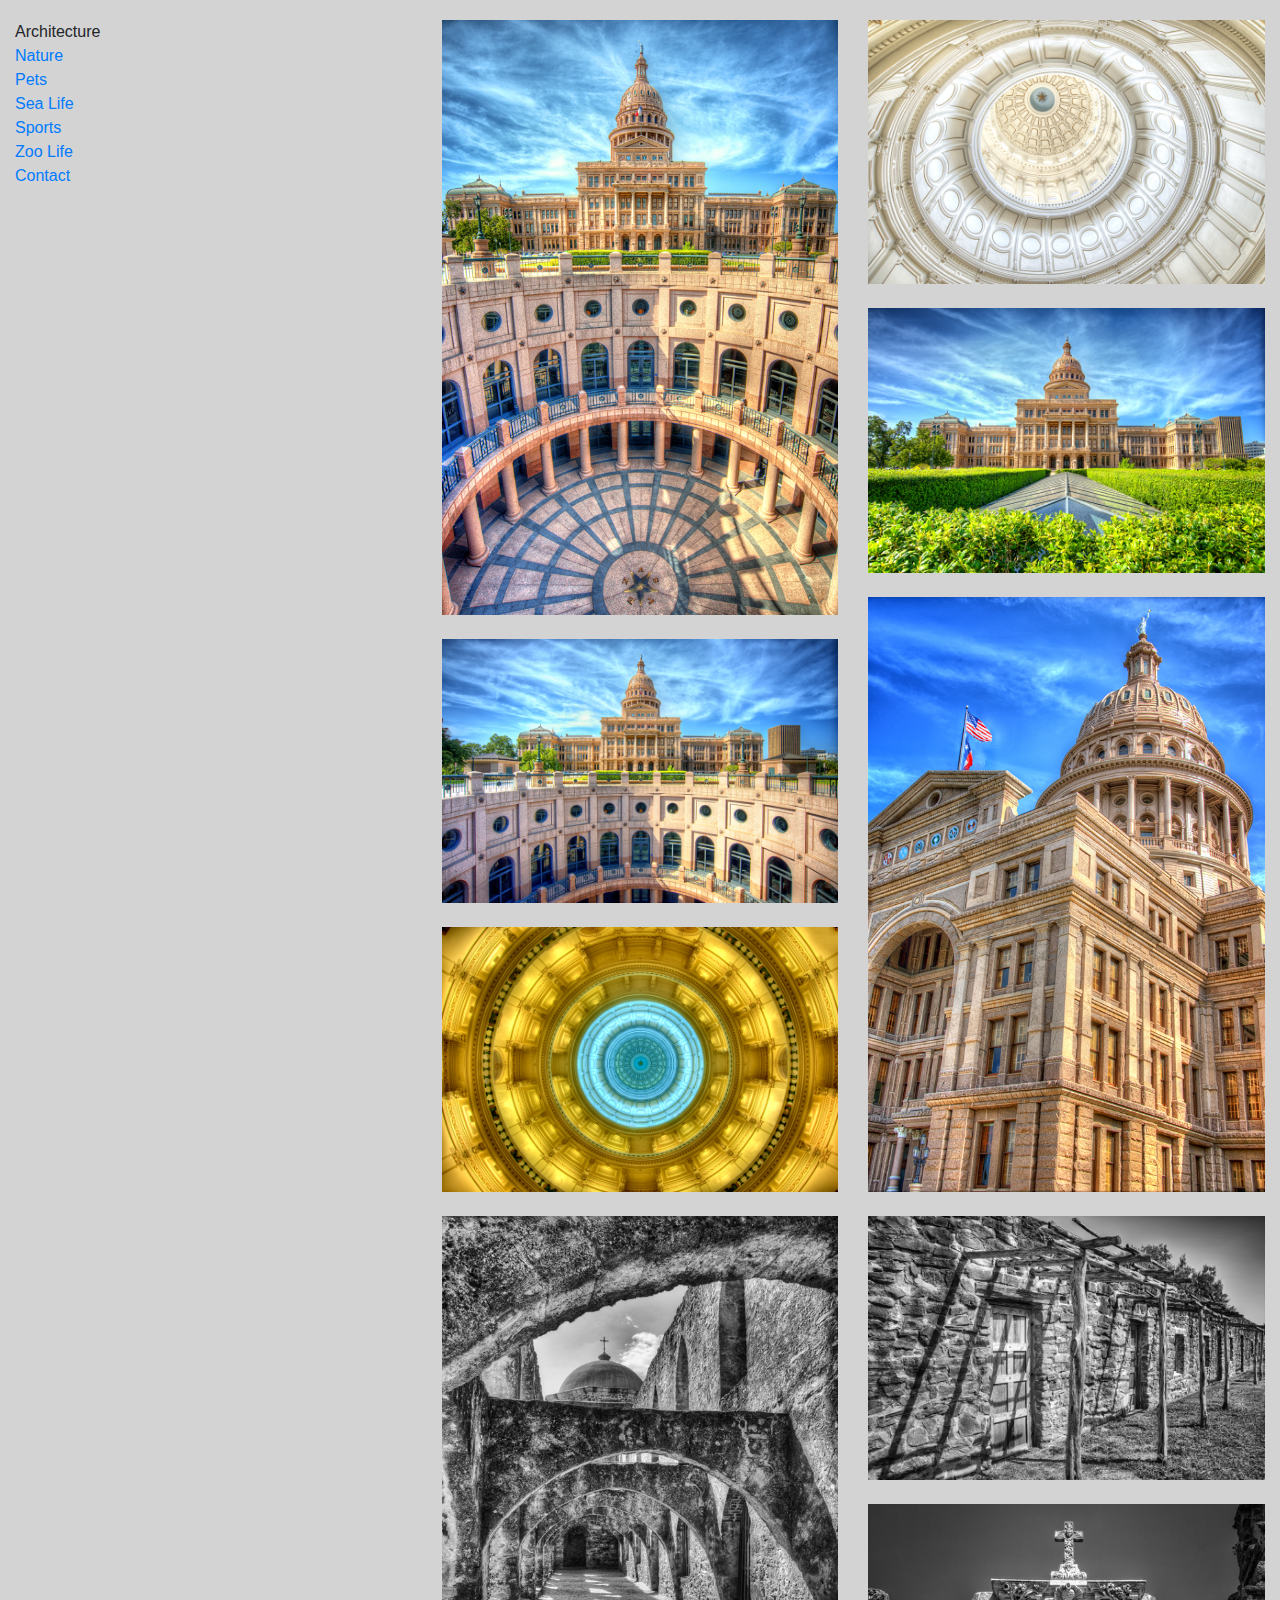
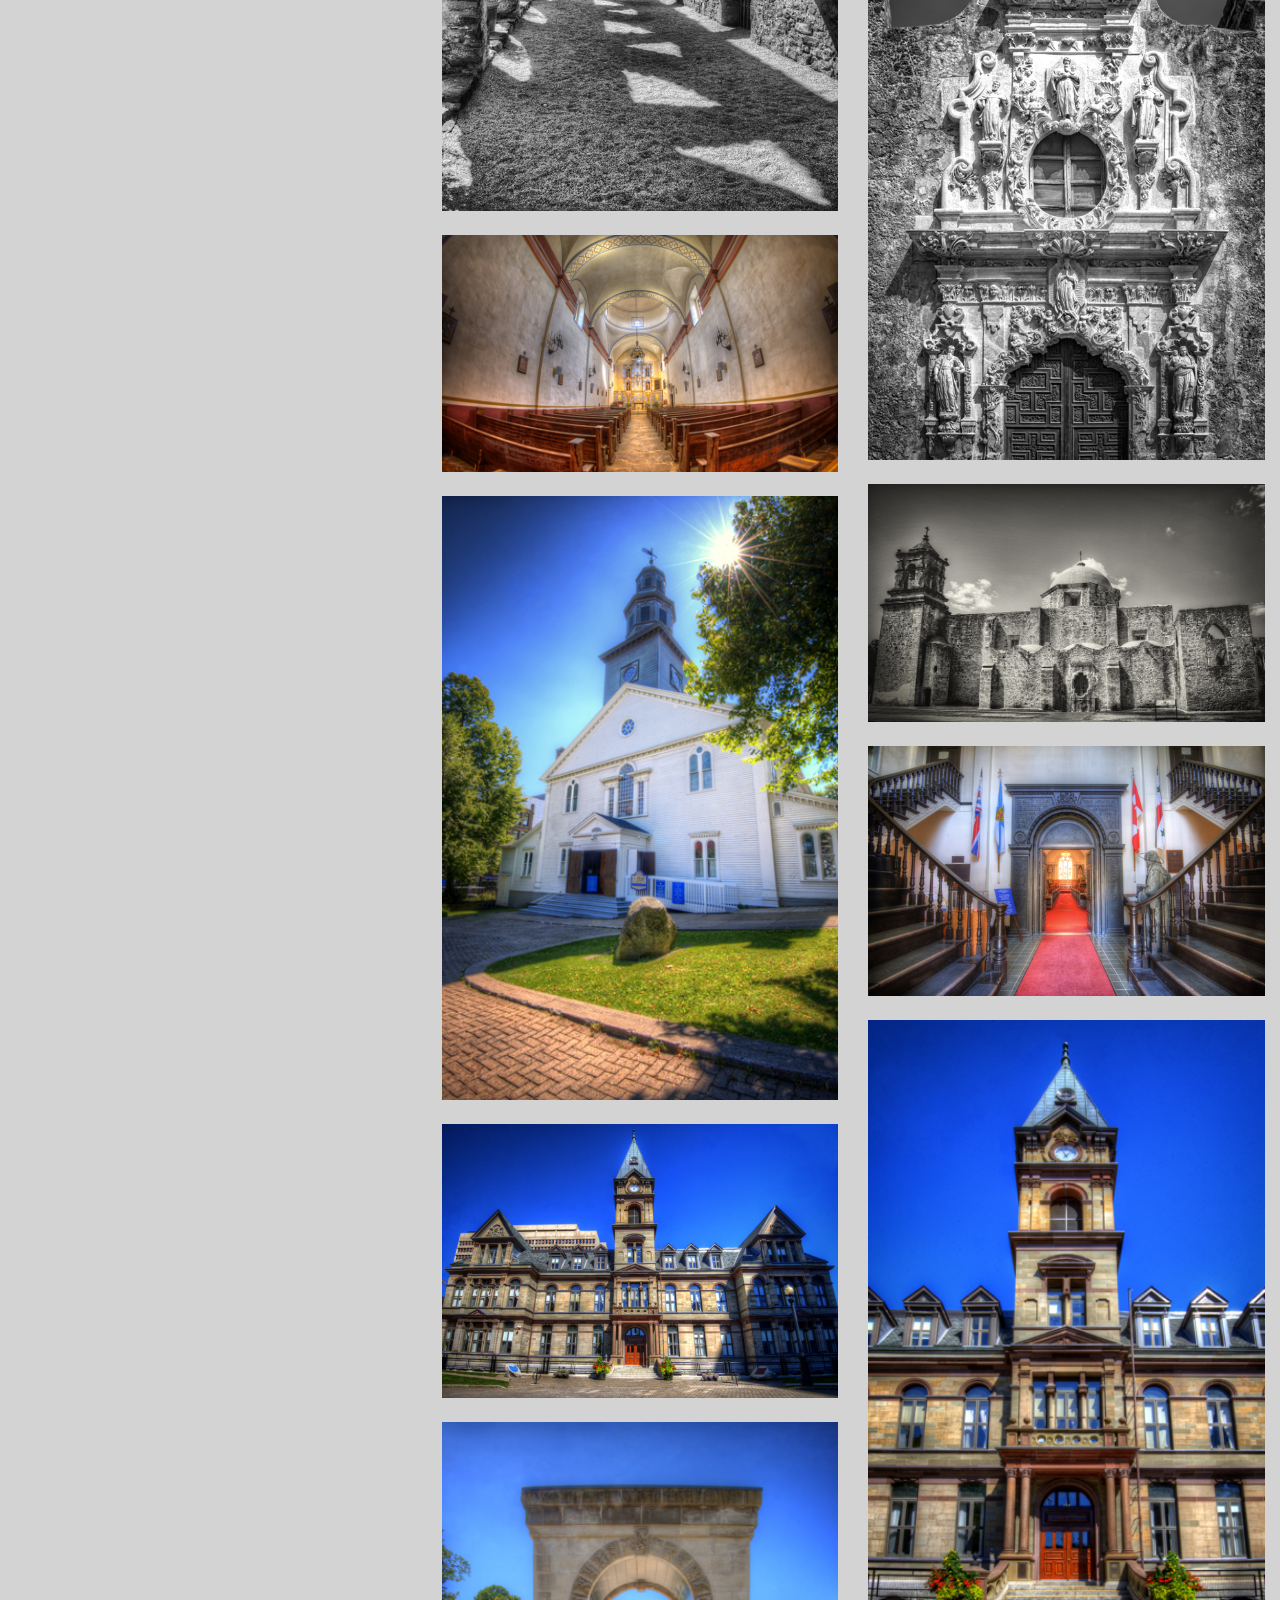
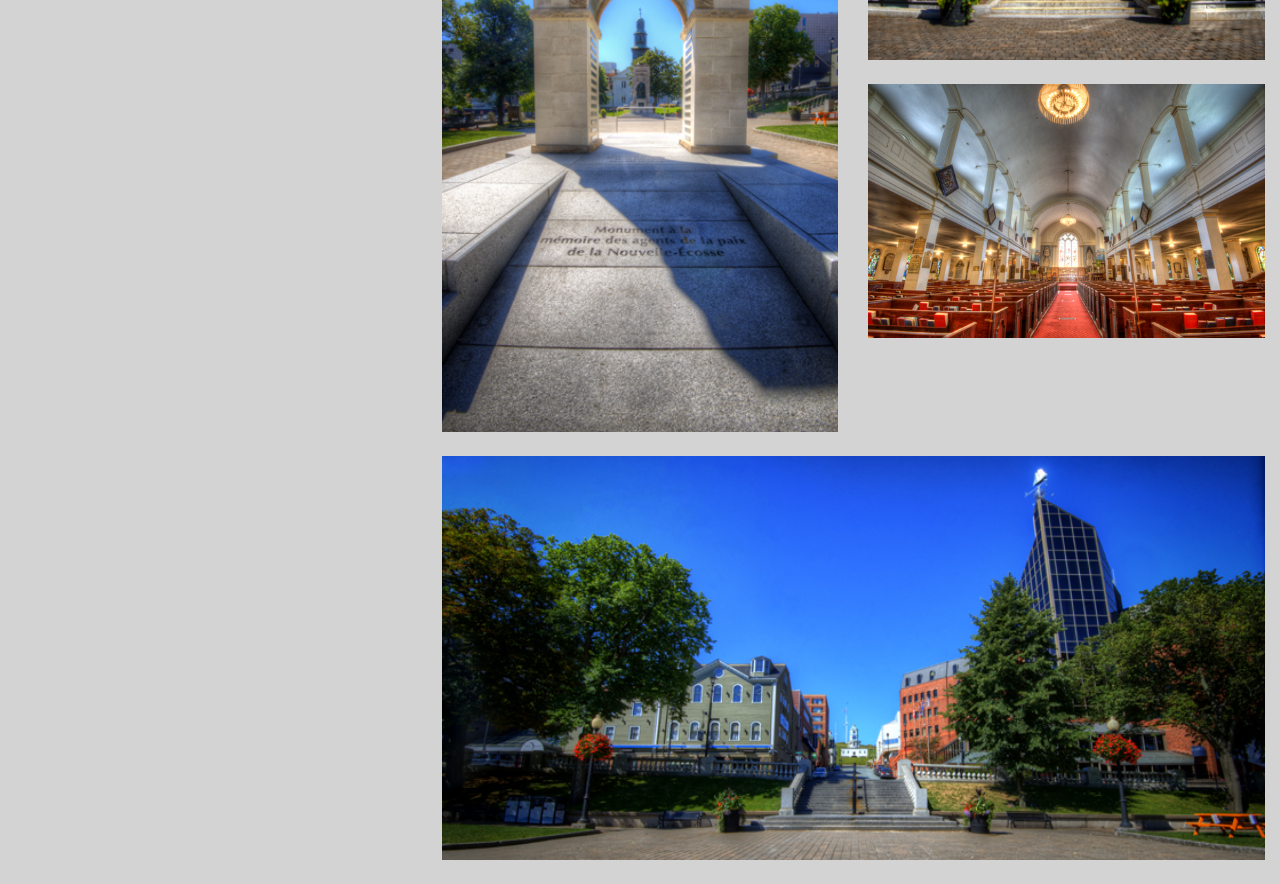
==== architecture.html @ 27cabf90 "first commit" ====
<!DOCTYPE html>
<html lang="en">
<head>
    <meta charset="UTF-8">
    <meta http-equiv="X-UA-Compatible" content="IE=edge">
    <meta name="viewport" content="width=device-width, initial-scale=1.0">
    <title>LP Photography</title>

    <!-- bootstrap -->
    <link rel="stylesheet" href="https://stackpath.bootstrapcdn.com/bootstrap/4.5.2/css/bootstrap.min.css"/>

    <!-- custom css -->
    <link rel="stylesheet" href="./assets/style.css">

</head>


<body>
    

<div class="container-fluid">
    <div class="row">
        <div class="col-4">
            Architecture
            <nav>
                <!-- <a href="./architecture.html">Architecture</a>  -->
                <a href="./nature.html">Nature</a> 
                <a href="./pets.html">Pets</a> 
                <a href="./seaLife.html">Sea Life</a> 
                <a href="./sports.html">Sports</a> 
                <a href="./zooLife.html">Zoo Life</a> 
                <a href="./contact.html">Contact</a>
            </nav>
        </div>

        <div class="col-4">
          <img src="./assets/images/architecture/Texas State Capitol Building Austin TX North View-3.jpg" class="architecture-photo">
          <img src="./assets/images/architecture/Texas State Capitol Building Austin TX North View-2.jpg" class="architecture-photo">
          <img src="./assets/images/architecture/Texas State Capitol Building Austin TX Interior Dome-2.jpg" class="architecture-photo">
          <img src="./assets/images/architecture/San Jose Mission San Antonio TX-5.jpg" class="architecture-photo">
          <img src="./assets/images/architecture/San Jose Mission San Antonio TX-4.jpg" class="architecture-photo">
          <img src="./assets/images/architecture/St Pauls Church Halifax NS-2.jpg" class="architecture-photo">
          <img src="./assets/images/architecture/Halifax City Hall NS.jpg" class="architecture-photo">
          <img src="./assets/images/architecture/Grand Parade Memorial Halifax NS.jpg" class="architecture-photo">
        </div>

        <div class="col-4">
          <img src="./assets/images/architecture/Texas State Capitol Building Austin TX Interior Dome.jpg" class="architecture-photo">
          <img src="./assets/images/architecture/Texas State Capitol Building Austin TX North View.jpg" class="architecture-photo">
          <img src="./assets/images/architecture/Texas State Capitol Building Austin TX South View.jpg" class="architecture-photo">
          <img src="./assets/images/architecture/San Jose Mission San Antonio TX.jpg" class="architecture-photo">
          <img src="./assets/images/architecture/San Jose Mission San Antonio TX-3.jpg" class="architecture-photo">
          <img src="./assets/images/architecture/San Jose Mission San Antonio TX-2.jpg" class="architecture-photo">
          <img src="./assets/images/architecture/St Pauls Church Halifax NS-3.jpg" class="architecture-photo">
          <img src="./assets/images/architecture/Halifax City Hall NS-2.jpg" class="architecture-photo">
          <img src="./assets/images/architecture/St Pauls Church Halifax NS.jpg" class="architecture-photo">
        </div>
    </div>

    <div class="row">
        <div class="col-4">
        </div>

        <div class="col-8">
            <img src="./assets/images/architecture/Grand Parade Square Halifax NS.jpg" class="architecture-photo">
        </div>
    </div>
    
</div>






    <!-- custom JS -->
    <script src="assets/script.js"></script>

</body>
</html>
---- assets/style.css ----
body {
    background-color: #d4d3d3;
}

a {
    display: block;
    background-color: #d4d3d3;
}

.container-fluid {
    width: 100%;
}

.col-4 {
    padding-top: 20px;
    /* border: black solid 1px; */
}

.architecture-photo, .nature-photo {
    width: 100%;
    padding-bottom: 1.5em;
}
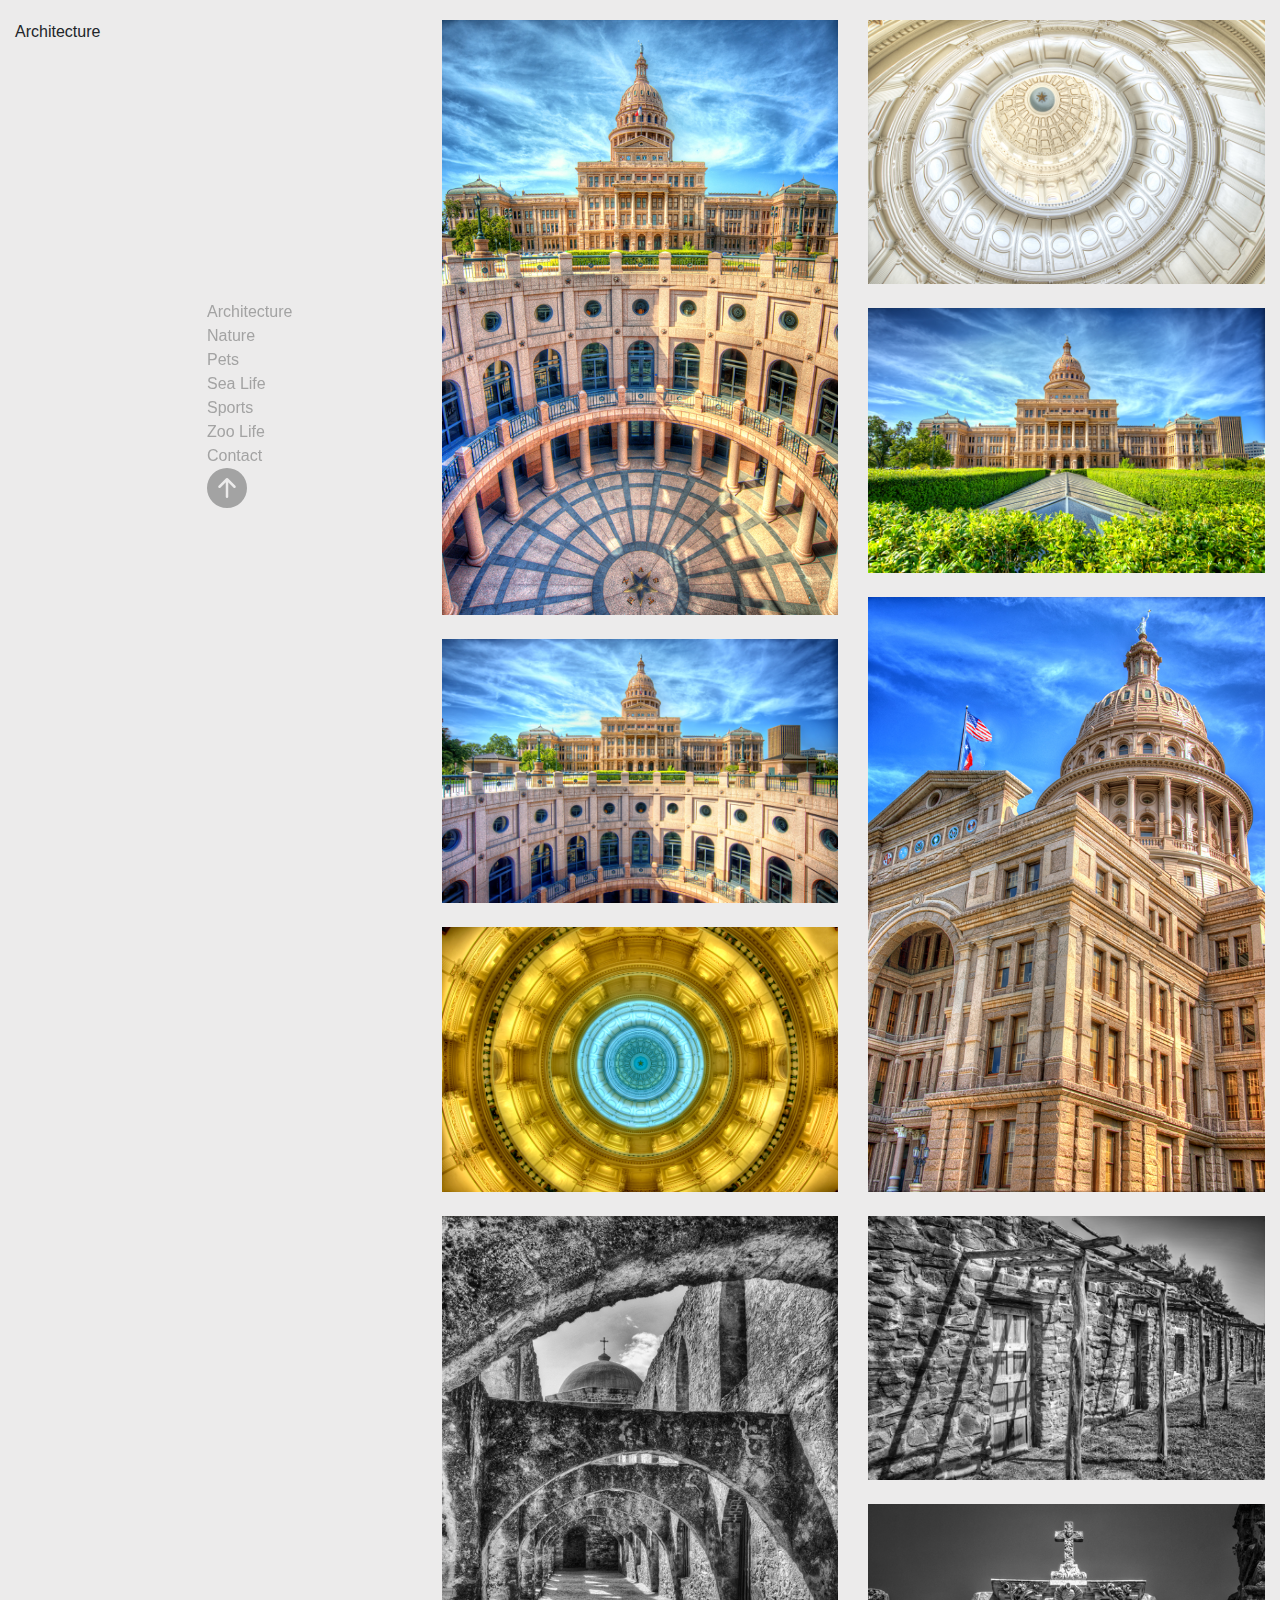
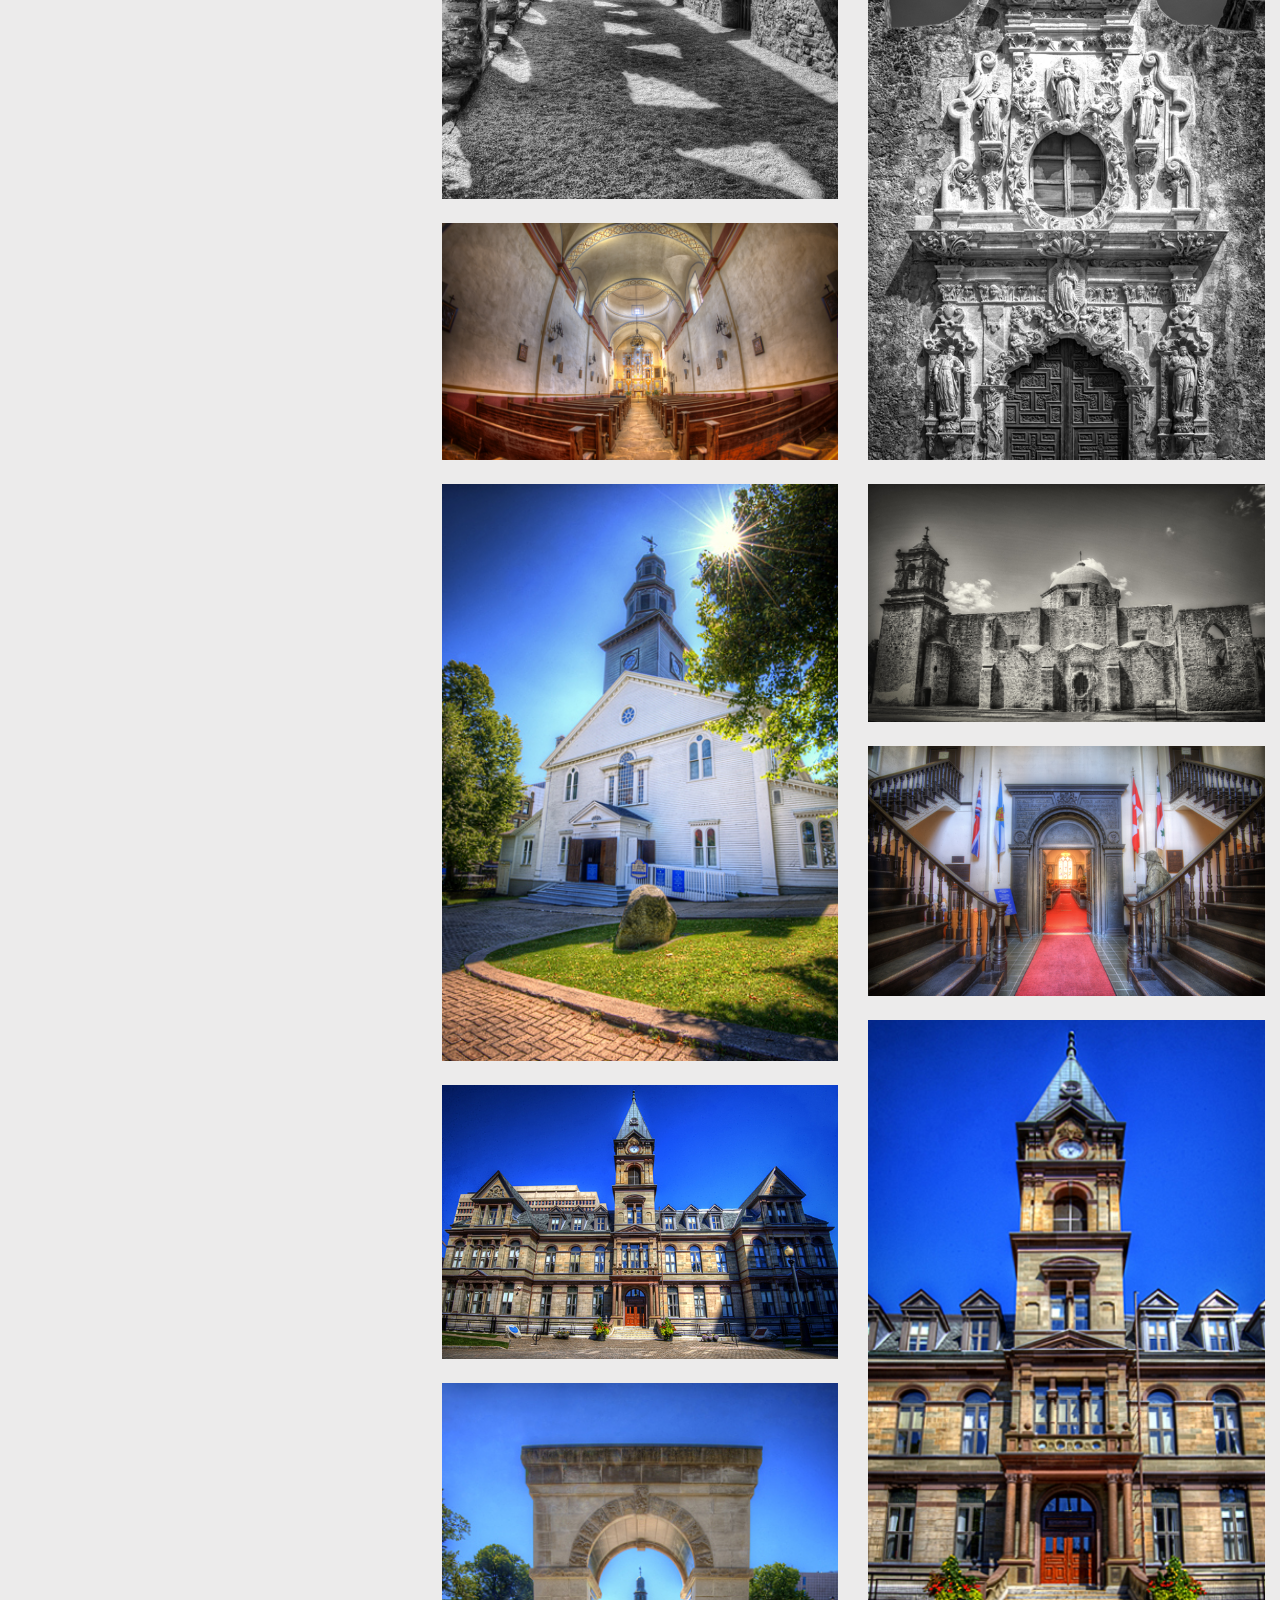
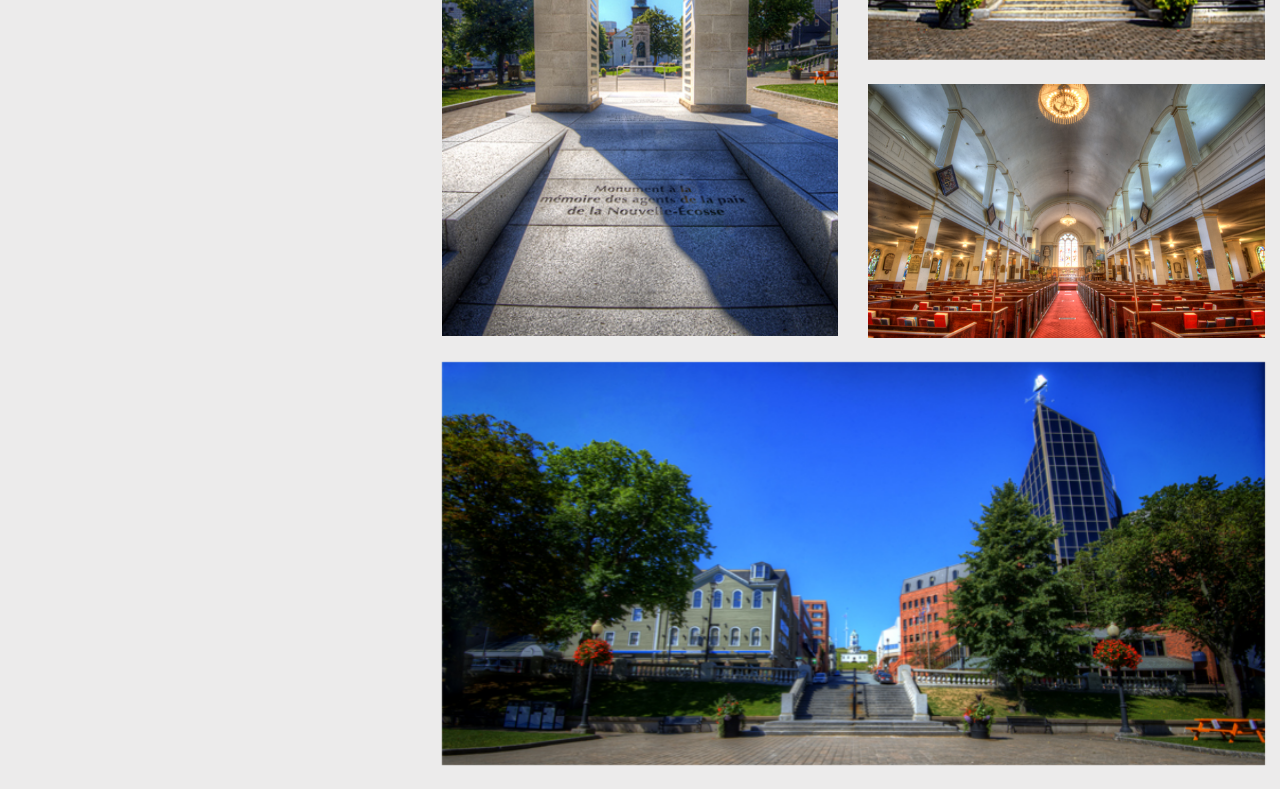
==== commit fb0ade0b: "added return to top" ====
--- a/architecture.html
+++ b/architecture.html
@@ -19,41 +19,47 @@
     
 
 <div class="container-fluid">
+
+    <a name="gettop"></a>
+
     <div class="row">
         <div class="col-4">
             Architecture
             <nav>
-                <!-- <a href="./architecture.html">Architecture</a>  -->
+                <a href="./architecture.html">Architecture</a> 
                 <a href="./nature.html">Nature</a> 
                 <a href="./pets.html">Pets</a> 
                 <a href="./seaLife.html">Sea Life</a> 
                 <a href="./sports.html">Sports</a> 
                 <a href="./zooLife.html">Zoo Life</a> 
                 <a href="./contact.html">Contact</a>
+                <a href="#gettop"><svg id="btn" xmlns="http://www.w3.org/2000/svg" width="40" height="40" fill="currentColor" class="bi bi-arrow-up-circle-fill" viewBox="0 0 16 16">
+                    <path d="M16 8A8 8 0 1 0 0 8a8 8 0 0 0 16 0zm-7.5 3.5a.5.5 0 0 1-1 0V5.707L5.354 7.854a.5.5 0 1 1-.708-.708l3-3a.5.5 0 0 1 .708 0l3 3a.5.5 0 0 1-.708.708L8.5 5.707V11.5z"/>
+                  </svg></a>
             </nav>
         </div>
 
         <div class="col-4">
-          <img src="./assets/images/architecture/Texas State Capitol Building Austin TX North View-3.jpg" class="architecture-photo">
-          <img src="./assets/images/architecture/Texas State Capitol Building Austin TX North View-2.jpg" class="architecture-photo">
-          <img src="./assets/images/architecture/Texas State Capitol Building Austin TX Interior Dome-2.jpg" class="architecture-photo">
-          <img src="./assets/images/architecture/San Jose Mission San Antonio TX-5.jpg" class="architecture-photo">
-          <img src="./assets/images/architecture/San Jose Mission San Antonio TX-4.jpg" class="architecture-photo">
-          <img src="./assets/images/architecture/St Pauls Church Halifax NS-2.jpg" class="architecture-photo">
-          <img src="./assets/images/architecture/Halifax City Hall NS.jpg" class="architecture-photo">
-          <img src="./assets/images/architecture/Grand Parade Memorial Halifax NS.jpg" class="architecture-photo">
+          <img src="./assets/images/architecture/Texas-State-Capitol-Building-Austin-TX-North-View-3.jpg" class="architecture-photo">
+          <img src="./assets/images/architecture/Texas-State-Capitol-Building-Austin-TX-North-View-2.jpg" class="architecture-photo">
+          <img src="./assets/images/architecture/Texas-State-Capitol-Building-Austin-TX-Interior-Dome-2.jpg" class="architecture-photo">
+          <img src="./assets/images/architecture/San-Jose-Mission-San-Antonio-TX-5.jpg" class="architecture-photo">
+          <img src="./assets/images/architecture/San-Jose-Mission-San-Antonio-TX-4.jpg" class="architecture-photo">
+          <img src="./assets/images/architecture/St-Pauls-Church-Halifax-NS-2.jpg" class="architecture-photo">
+          <img src="./assets/images/architecture/Halifax-City-Hall-NS.jpg" class="architecture-photo">
+          <img src="./assets/images/architecture/Grand-Parade-Memorial-Halifax-NS.jpg" class="architecture-photo">
         </div>
 
         <div class="col-4">
-          <img src="./assets/images/architecture/Texas State Capitol Building Austin TX Interior Dome.jpg" class="architecture-photo">
-          <img src="./assets/images/architecture/Texas State Capitol Building Austin TX North View.jpg" class="architecture-photo">
-          <img src="./assets/images/architecture/Texas State Capitol Building Austin TX South View.jpg" class="architecture-photo">
-          <img src="./assets/images/architecture/San Jose Mission San Antonio TX.jpg" class="architecture-photo">
-          <img src="./assets/images/architecture/San Jose Mission San Antonio TX-3.jpg" class="architecture-photo">
-          <img src="./assets/images/architecture/San Jose Mission San Antonio TX-2.jpg" class="architecture-photo">
-          <img src="./assets/images/architecture/St Pauls Church Halifax NS-3.jpg" class="architecture-photo">
-          <img src="./assets/images/architecture/Halifax City Hall NS-2.jpg" class="architecture-photo">
-          <img src="./assets/images/architecture/St Pauls Church Halifax NS.jpg" class="architecture-photo">
+          <img src="./assets/images/architecture/Texas-State-Capitol-Building-Austin-TX-Interior-Dome.jpg" class="architecture-photo">
+          <img src="./assets/images/architecture/Texas-State-Capitol-Building-Austin-TX-North-View.jpg" class="architecture-photo">
+          <img src="./assets/images/architecture/Texas-State-Capitol-Building-Austin-TX-South-View.jpg" class="architecture-photo">
+          <img src="./assets/images/architecture/San-Jose-Mission-San-Antonio-TX.jpg" class="architecture-photo">
+          <img src="./assets/images/architecture/San-Jose-Mission-San-Antonio-TX-3.jpg" class="architecture-photo">
+          <img src="./assets/images/architecture/San-Jose-Mission-San-Antonio-TX-2.jpg" class="architecture-photo">
+          <img src="./assets/images/architecture/St-Pauls-Church-Halifax-NS-3.jpg" class="architecture-photo">
+          <img src="./assets/images/architecture/Halifax-City-Hall-NS-2.jpg" class="architecture-photo">
+          <img src="./assets/images/architecture/St-Pauls-Church-Halifax-NS.jpg" class="architecture-photo">
         </div>
     </div>
 
@@ -62,9 +68,10 @@
         </div>
 
         <div class="col-8">
-            <img src="./assets/images/architecture/Grand Parade Square Halifax NS.jpg" class="architecture-photo">
+            <img src="./assets/images/architecture/Grand-Parade-Square-Halifax-NS.jpg" class="architecture-photo">
         </div>
     </div>
+
     
 </div>
 
@@ -72,6 +79,7 @@
 
 
 
+    
 
     <!-- custom JS -->
     <script src="assets/script.js"></script>
--- a/assets/style.css
+++ b/assets/style.css
@@ -1,11 +1,26 @@
 body {
-    background-color: #d4d3d3;
+    background-color: #ecebeb;
 }
 
 a {
     display: block;
-    background-color: #d4d3d3;
+    background-color: #ecebeb;
+    text-decoration: none;
+    color: #a3a3a3;
 }
+
+a:hover {
+    text-decoration: none;
+    color: #5c5b5b;
+}
+
+nav {
+    position: fixed;
+    padding-left: 15%;
+    padding-top: 20%;
+}
+
+
 
 .container-fluid {
     width: 100%;
@@ -13,10 +28,10 @@
 
 .col-4 {
     padding-top: 20px;
-    /* border: black solid 1px; */
 }
 
-.architecture-photo, .nature-photo {
+.architecture-photo, .nature-photo, .pets-photo, .sea-life-photo, .sports-photo, .zoo-life-photo {
     width: 100%;
     padding-bottom: 1.5em;
-}+}
+
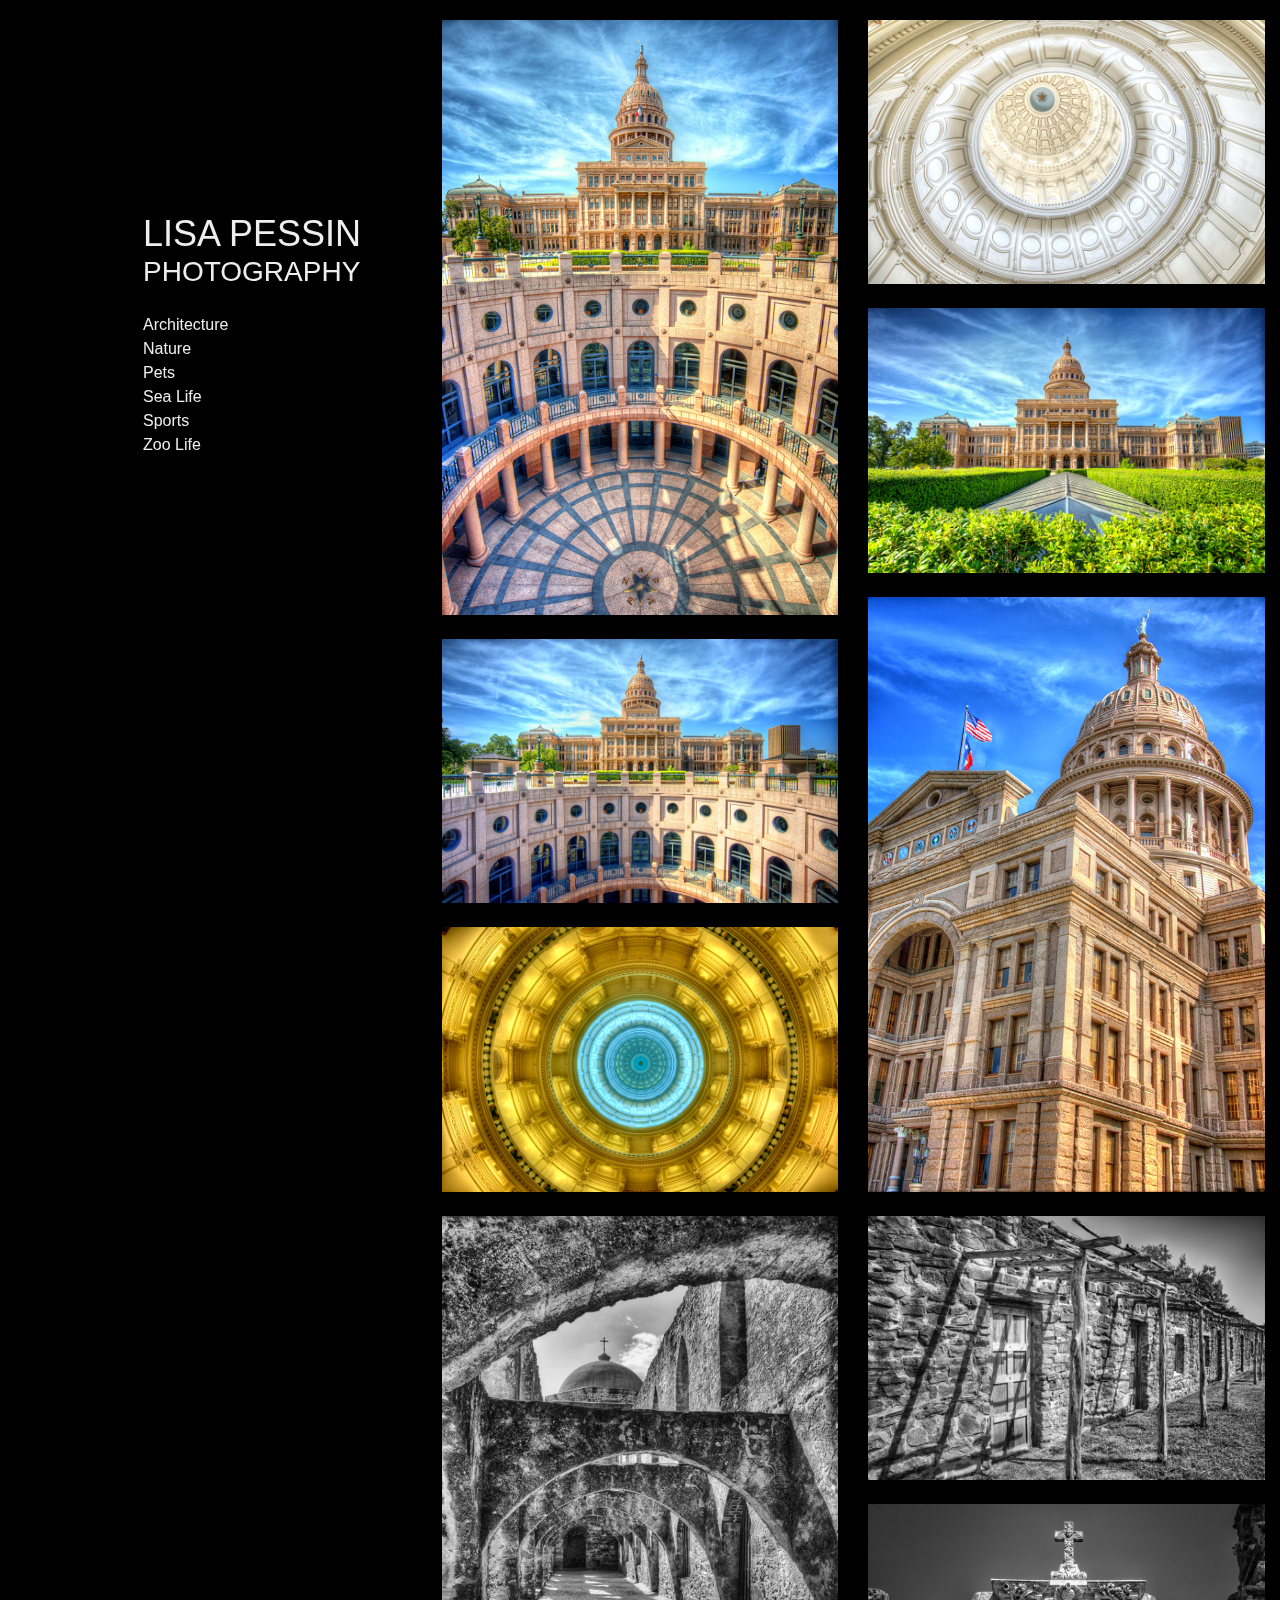
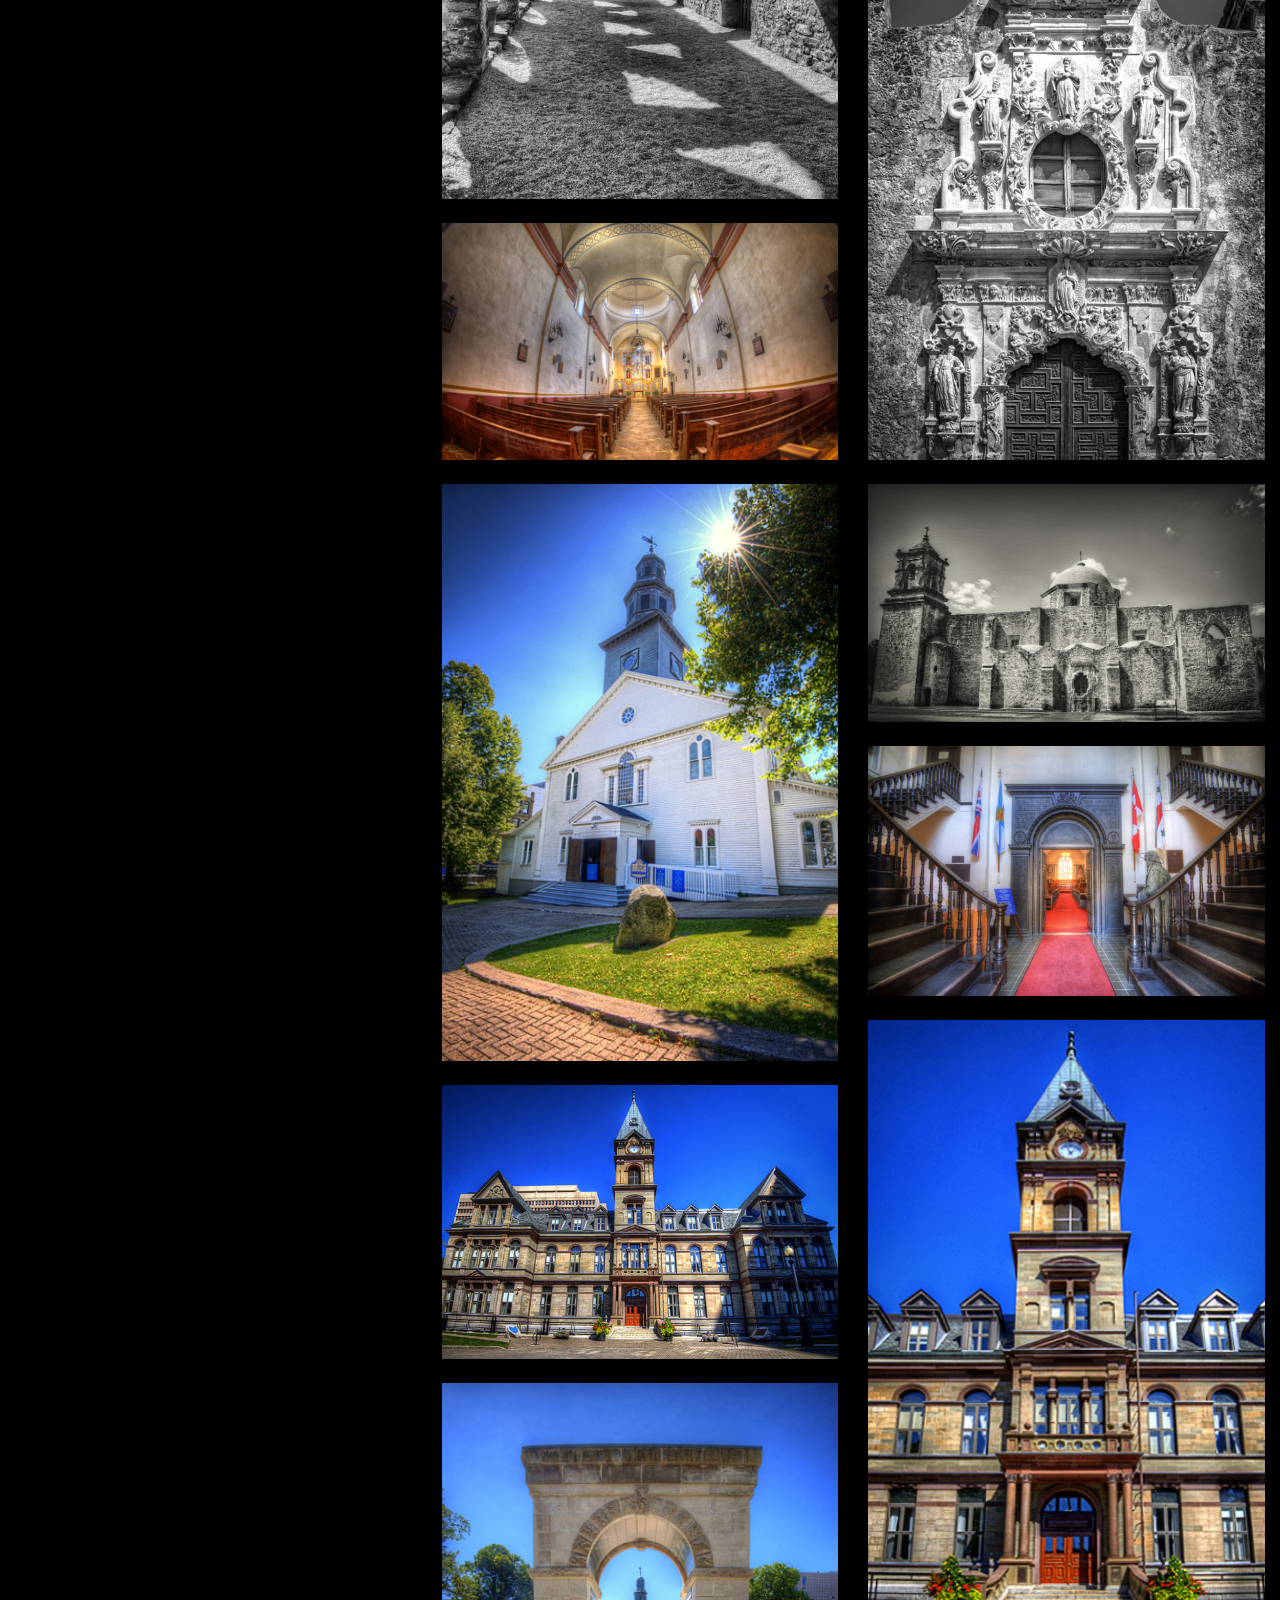
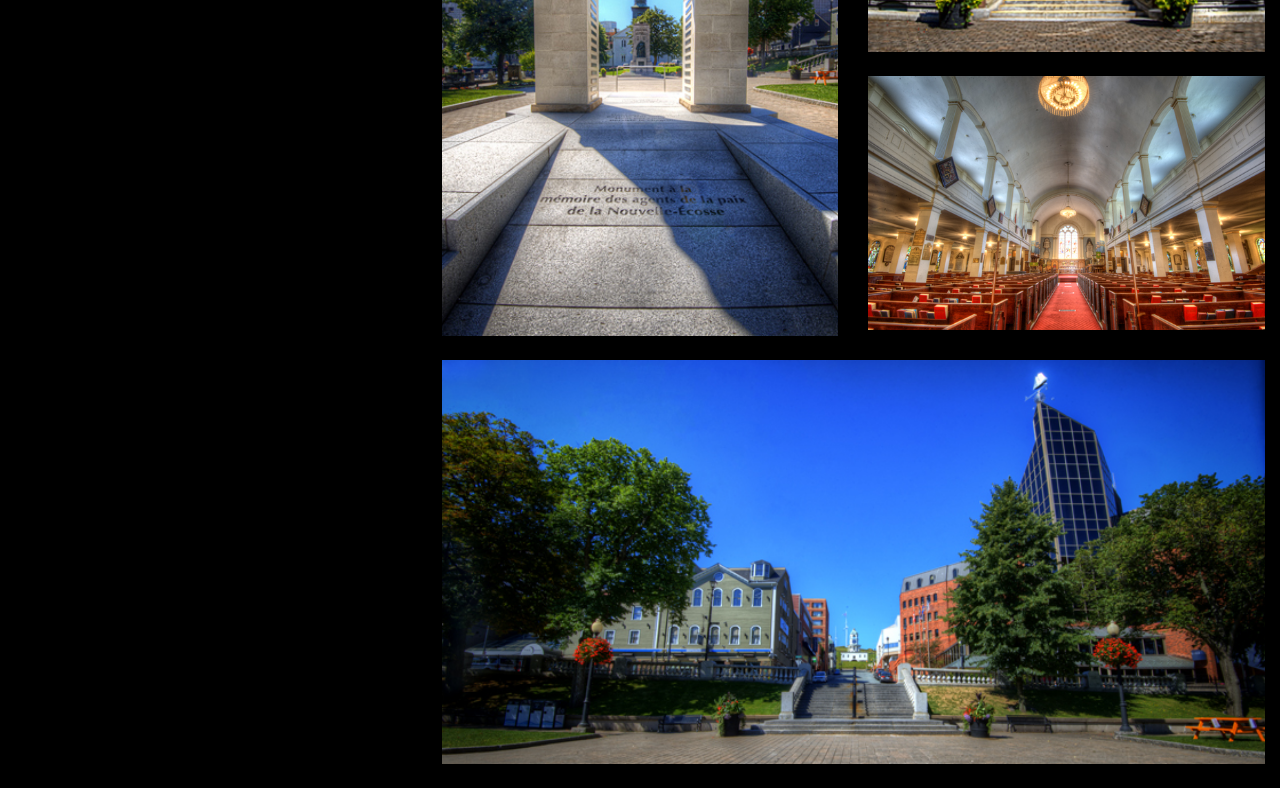
==== commit 971f52cd: "fixed navbars" ====
--- a/architecture.html
+++ b/architecture.html
@@ -24,22 +24,22 @@
 
     <div class="row">
         <div class="col-4">
-            Architecture
-            <nav>
-                <a href="./architecture.html">Architecture</a> 
-                <a href="./nature.html">Nature</a> 
-                <a href="./pets.html">Pets</a> 
-                <a href="./seaLife.html">Sea Life</a> 
-                <a href="./sports.html">Sports</a> 
-                <a href="./zooLife.html">Zoo Life</a> 
-                <a href="./contact.html">Contact</a>
-                <a href="#gettop"><svg id="btn" xmlns="http://www.w3.org/2000/svg" width="40" height="40" fill="currentColor" class="bi bi-arrow-up-circle-fill" viewBox="0 0 16 16">
-                    <path d="M16 8A8 8 0 1 0 0 8a8 8 0 0 0 16 0zm-7.5 3.5a.5.5 0 0 1-1 0V5.707L5.354 7.854a.5.5 0 1 1-.708-.708l3-3a.5.5 0 0 1 .708 0l3 3a.5.5 0 0 1-.708.708L8.5 5.707V11.5z"/>
-                  </svg></a>
+            <nav id="page-nav">
+                <div class="logo">
+                <a href="./index.html" class="home-nav" id="name">LISA PESSIN</a>
+                <a href="./index.html" class="home-nav" id="photo">PHOTOGRAPHY</a>
+                </div>
+                <br>
+                <a href="./architecture.html" class="home-nav">Architecture</a> 
+                <a href="./nature.html" class="home-nav">Nature</a> 
+                <a href="./pets.html" class="home-nav">Pets</a> 
+                <a href="./seaLife.html" class="home-nav">Sea Life</a> 
+                <a href="./sports.html" class="home-nav">Sports</a> 
+                <a href="./zooLife.html" class="home-nav">Zoo Life</a> 
             </nav>
         </div>
 
-        <div class="col-4">
+        <div class="col-4 left">
           <img src="./assets/images/architecture/Texas-State-Capitol-Building-Austin-TX-North-View-3.jpg" class="architecture-photo">
           <img src="./assets/images/architecture/Texas-State-Capitol-Building-Austin-TX-North-View-2.jpg" class="architecture-photo">
           <img src="./assets/images/architecture/Texas-State-Capitol-Building-Austin-TX-Interior-Dome-2.jpg" class="architecture-photo">
@@ -50,7 +50,7 @@
           <img src="./assets/images/architecture/Grand-Parade-Memorial-Halifax-NS.jpg" class="architecture-photo">
         </div>
 
-        <div class="col-4">
+        <div class="col-4 right">
           <img src="./assets/images/architecture/Texas-State-Capitol-Building-Austin-TX-Interior-Dome.jpg" class="architecture-photo">
           <img src="./assets/images/architecture/Texas-State-Capitol-Building-Austin-TX-North-View.jpg" class="architecture-photo">
           <img src="./assets/images/architecture/Texas-State-Capitol-Building-Austin-TX-South-View.jpg" class="architecture-photo">
@@ -64,7 +64,7 @@
     </div>
 
     <div class="row">
-        <div class="col-4">
+        <div class="col-4 empty">
         </div>
 
         <div class="col-8">
--- a/assets/style.css
+++ b/assets/style.css
@@ -1,26 +1,56 @@
-body {
-    background-color: #ecebeb;
+body#home {
+    background-color: black;
 }
 
-a {
-    display: block;
-    background-color: #ecebeb;
-    text-decoration: none;
-    color: #a3a3a3;
+#home-background {
+    width: 60%;
+    float: right;
+    padding-right: 10%;
 }
 
-a:hover {
-    text-decoration: none;
-    color: #5c5b5b;
+nav#home-nav {
+    background-color: black;
+    position: fixed;
+    padding-left: 20%;
+    padding-top: 15%;
 }
 
-nav {
-    position: fixed;
-    padding-left: 15%;
-    padding-top: 20%;
+a.home-nav {
+    display: block;
+    text-decoration: none;
+    color: #eeeeee;
+    font-family: 'Raleway', sans-serif;;
+}
+
+a.home-nav:hover {
+    color: #a1a1a1;
+}
+
+a#name {
+    font-size: 36px;
+}
+
+a#photo {
+    font-size: 28px;
+}
+
+.logo {
+    line-height: 1.2;
 }
 
 
+
+body {
+    background-color: black;
+}
+
+nav#page-nav {
+    background-color: black;
+    position: fixed;
+    padding-left: 10%;
+    padding-top: 15%;
+    z-index: 3;
+}
 
 .container-fluid {
     width: 100%;
@@ -35,3 +65,7 @@
     padding-bottom: 1.5em;
 }
 
+.col-4.empty {
+    z-index: 0;
+}
+
